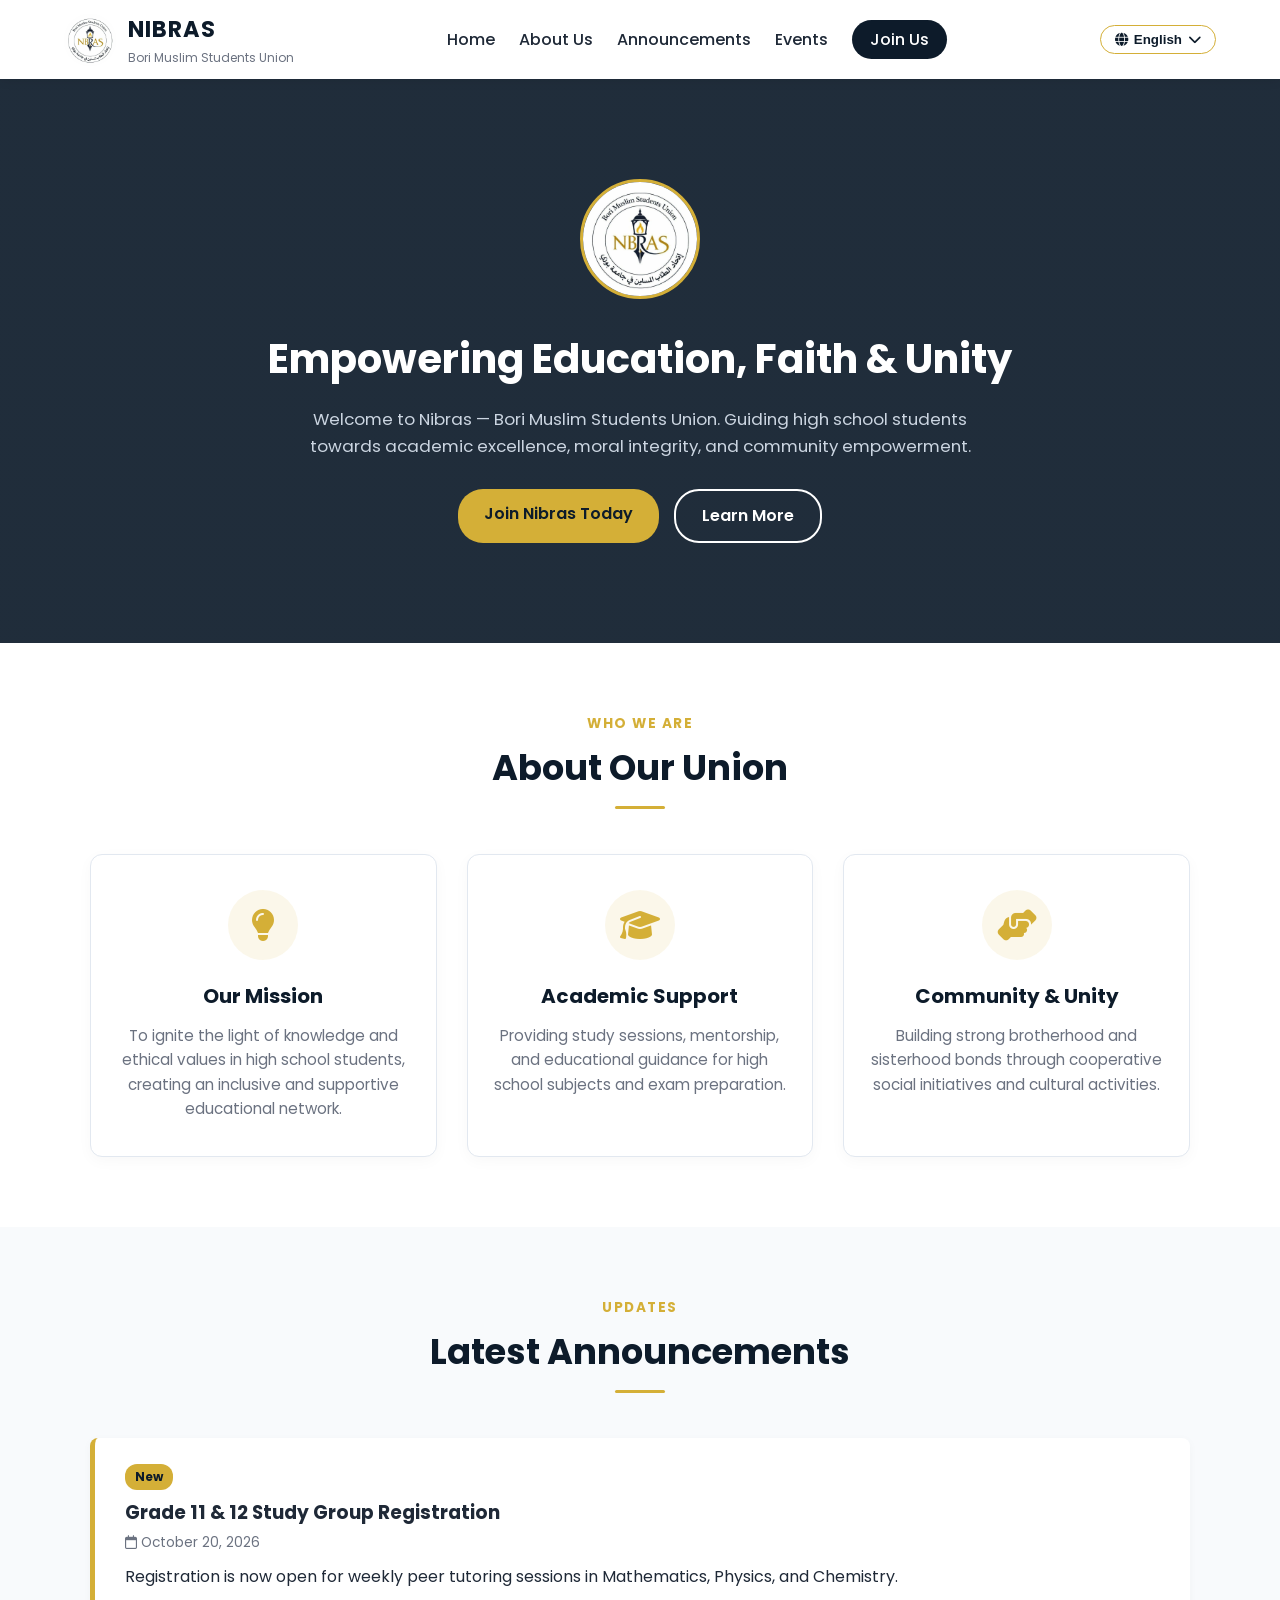
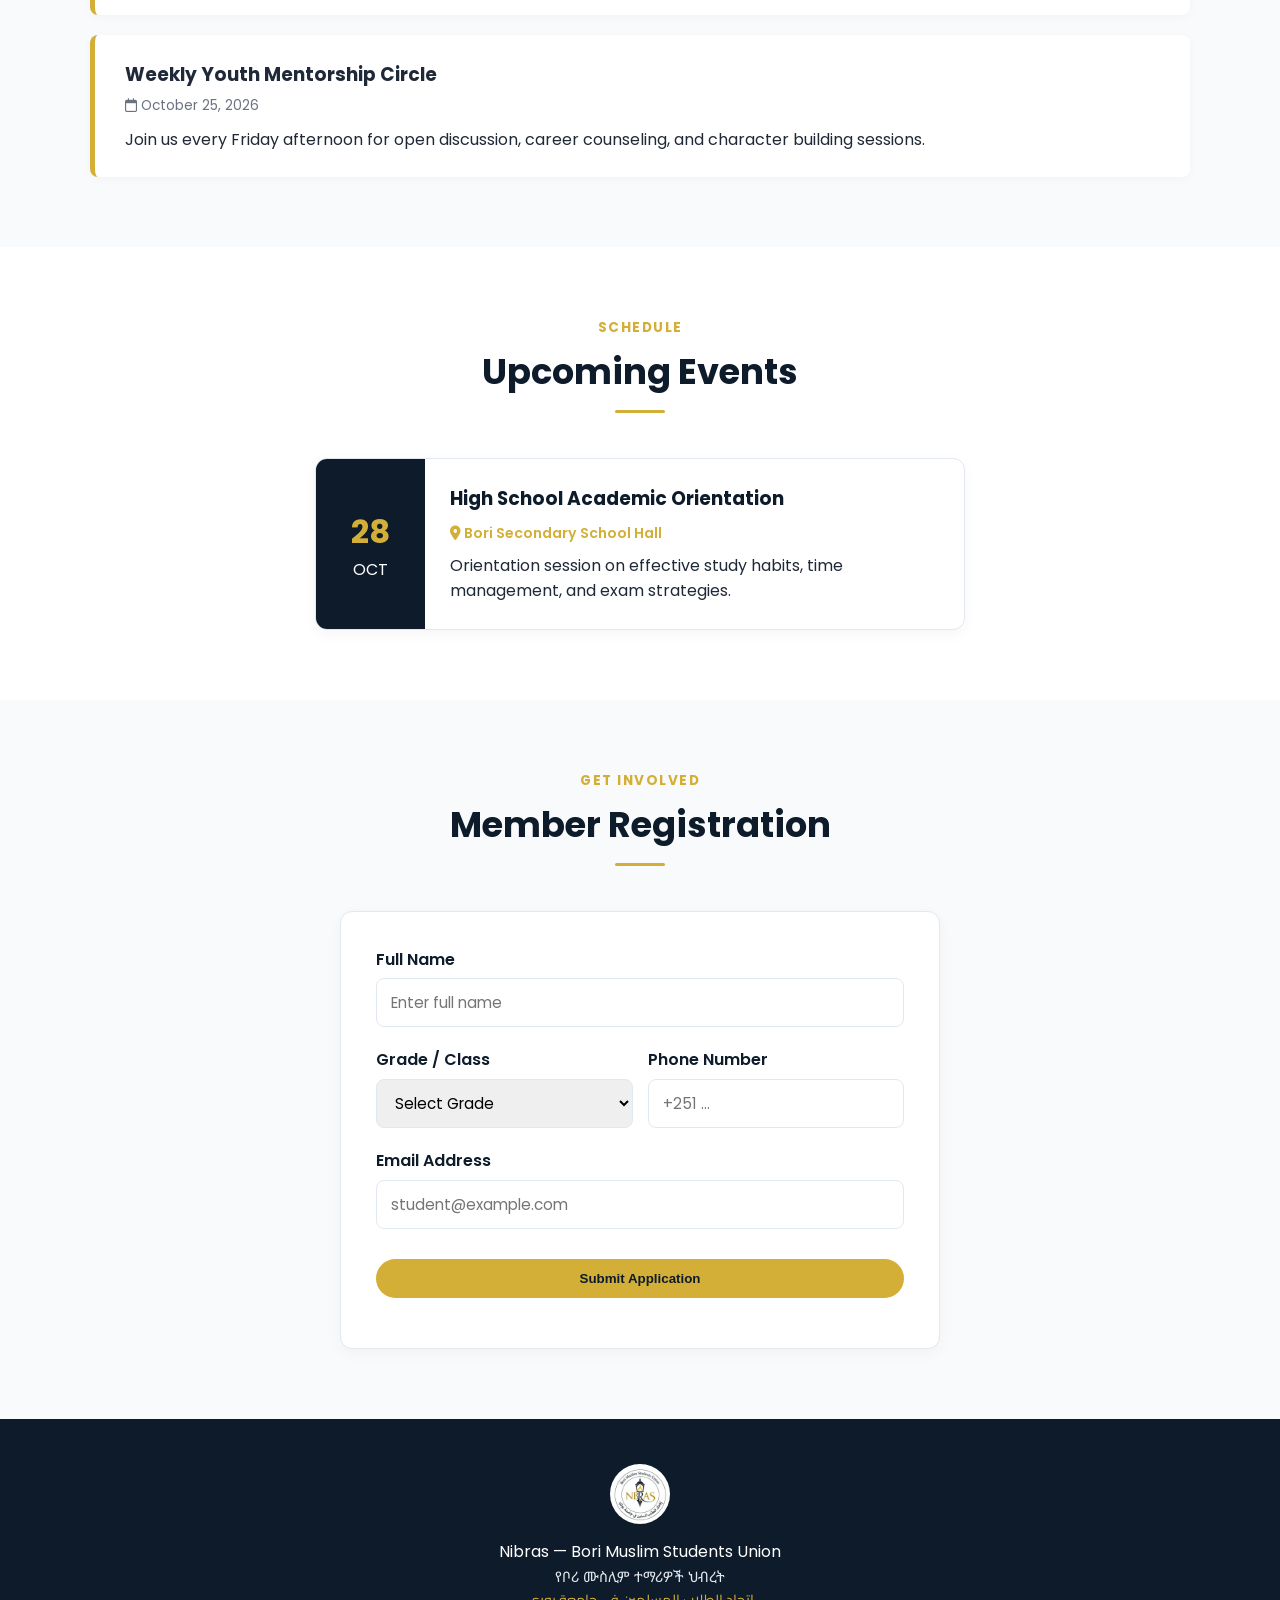
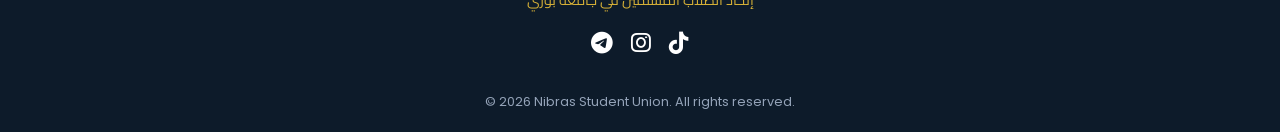
==== index.html @ 626b6c24 "Rename Nibras.html to index.html" ====
<!DOCTYPE html>
<html lang="en" dir="ltr">
<head>
    <meta charset="UTF-8">
    <meta name="viewport" content="width=device-width, initial-scale=1.0">
    <title>Nbras - Bori Muslim Students Union</title>
    <!-- Google Fonts -->
    <link href="https://fonts.googleapis.com/css2?family=Noto+Sans+Ethiopic:wght@400;600;700&family=Cairo:wght@400;600;700&family=Poppins:wght@300;400;600;700&display=swap" rel="stylesheet">
    <!-- FontAwesome Icons -->
    <link rel="stylesheet" href="https://cdnjs.cloudflare.com/ajax/libs/font-awesome/6.4.0/css/all.min.css">
    <link rel="stylesheet" href="Style.css">
</head>
<body>

    <!-- Header / Navigation -->
    <header>
        <nav class="navbar">
            <div class="logo-container">
                <img src="Nibras.jpg" alt="Nibras Logo" class="logo-img">
                <div class="logo-text">
                    <span class="brand-title">NIBRAS</span>
                    <span class="brand-sub">Bori Muslim Students Union</span>
                </div>
            </div>

            <ul class="nav-links" id="navLinks">
                <li><a href="#home" data-i18n="nav_home">Home</a></li>
                <li><a href="#about" data-i18n="nav_about">About Us</a></li>
                <li><a href="#announcements" data-i18n="nav_announcements">Announcements</a></li>
                <li><a href="#events" data-i18n="nav_events">Events</a></li>
                <li><a href="#register" class="btn-register" data-i18n="nav_join">Join Us</a></li>
            </ul>

            <div class="header-controls">
                <!-- Multi-Language Switcher Dropdown -->
                <div class="lang-dropdown">
                    <button id="langToggleBtn" class="lang-btn">
                        <i class="fa-solid fa-globe"></i>
                        <span id="currentLang">English</span>
                        <i class="fa-solid fa-chevron-down"></i>
                    </button>
                    <div class="lang-menu" id="langMenu">
                        <span onclick="setLanguage('en')">English</span>
                        <span onclick="setLanguage('am')">አማርኛ</span>
                        <span onclick="setLanguage('ar')">العربية</span>
                    </div>
                </div>
                <button class="mobile-menu-btn" id="menuBtn">
                    <i class="fa-solid fa-bars"></i>
                </button>
            </div>
        </nav>
    </header>

    <!-- Hero Section -->
    <section id="home" class="hero">
        <div class="hero-content">
            <img src="Nibras.jpg" alt="Nibras Emblem" class="hero-logo">
            <h1 data-i18n="hero_title">Empowering Education, Faith & Unity</h1>
            <p data-i18n="hero_desc">Welcome to Nibras — Bori Muslim Students Union. Guiding high school students towards academic excellence, moral integrity, and community empowerment.</p>
            <div class="hero-buttons">
                <a href="#register" class="btn btn-primary" data-i18n="btn_join_now">Join Nibras Today</a>
                <a href="#about" class="btn btn-secondary" data-i18n="btn_learn_more">Learn More</a>
            </div>
        </div>
    </section>

    <!-- About Section -->
    <section id="about" class="section">
        <div class="container">
            <div class="section-header">
                <span class="section-tag" data-i18n="tag_who_we_are">Who We Are</span>
                <h2 class="section-title" data-i18n="about_title">About Our Union</h2>
            </div>
            <div class="about-grid">
                <div class="about-card">
                    <div class="card-icon-wrapper">
                        <i class="fa-solid fa-lightbulb icon-gold"></i>
                    </div>
                    <h3 data-i18n="card_mission_title">Our Mission</h3>
                    <p data-i18n="card_mission_desc">To ignite the light of knowledge and ethical values in high school students, creating an inclusive and supportive educational network.</p>
                </div>
                <div class="about-card">
                    <div class="card-icon-wrapper">
                        <i class="fa-solid fa-graduation-cap icon-gold"></i>
                    </div>
                    <h3 data-i18n="card_academic_title">Academic Support</h3>
                    <p data-i18n="card_academic_desc">Providing study sessions, mentorship, and educational guidance for high school subjects and exam preparation.</p>
                </div>
                <div class="about-card">
                    <div class="card-icon-wrapper">
                        <i class="fa-solid fa-handshake-angle icon-gold"></i>
                    </div>
                    <h3 data-i18n="card_community_title">Community & Unity</h3>
                    <p data-i18n="card_community_desc">Building strong brotherhood and sisterhood bonds through cooperative social initiatives and cultural activities.</p>
                </div>
            </div>
        </div>
    </section>

    <!-- Announcements Section -->
    <section id="announcements" class="section bg-light">
        <div class="container">
            <div class="section-header">
                <span class="section-tag" data-i18n="tag_updates">Updates</span>
                <h2 class="section-title" data-i18n="announcements_title">Latest Announcements</h2>
            </div>
            <div class="announcement-list">
                <div class="announcement-card">
                    <div class="badge" data-i18n="badge_new">New</div>
                    <h3 data-i18n="announcement1_title">Grade 11 & 12 Study Group Registration</h3>
                    <p class="date"><i class="fa-regular fa-calendar"></i> October 20, 2026</p>
                    <p data-i18n="announcement1_desc">Registration is now open for weekly peer tutoring sessions in Mathematics, Physics, and Chemistry.</p>
                </div>
                <div class="announcement-card">
                    <h3 data-i18n="announcement2_title">Weekly Youth Mentorship Circle</h3>
                    <p class="date"><i class="fa-regular fa-calendar"></i> October 25, 2026</p>
                    <p data-i18n="announcement2_desc">Join us every Friday afternoon for open discussion, career counseling, and character building sessions.</p>
                </div>
            </div>
        </div>
    </section>

    <!-- Events Section -->
    <section id="events" class="section">
        <div class="container">
            <div class="section-header">
                <span class="section-tag" data-i18n="tag_schedule">Schedule</span>
                <h2 class="section-title" data-i18n="events_title">Upcoming Events</h2>
            </div>
            <div class="events-grid">
                <div class="event-card">
                    <div class="event-date">
                        <span class="day">28</span>
                        <span class="month">OCT</span>
                    </div>
                    <div class="event-details">
                        <h3 data-i18n="event1_title">High School Academic Orientation</h3>
                        <p class="event-location"><i class="fa-solid fa-location-dot"></i> Bori Secondary School Hall</p>
                        <p data-i18n="event1_desc">Orientation session on effective study habits, time management, and exam strategies.</p>
                    </div>
                </div>
            </div>
        </div>
    </section>

    <!-- Student Registration Section -->
    <section id="register" class="section bg-light">
        <div class="container">
            <div class="section-header">
                <span class="section-tag" data-i18n="tag_get_involved">Get Involved</span>
                <h2 class="section-title" data-i18n="register_title">Member Registration</h2>
            </div>
            <form id="studentRegistrationForm" class="registration-form">
                <div class="form-group">
                    <label for="fullName" data-i18n="form_full_name">Full Name</label>
                    <input type="text" id="fullName" required placeholder="Enter full name">
                </div>

                <div class="form-row">
                    <div class="form-group">
                        <label for="grade" data-i18n="form_grade">Grade / Class</label>
                        <select id="grade" required>
                            <option value="" disabled selected data-i18n="select_grade">Select Grade</option>
                            <option value="9">Grade 9</option>
                            <option value="10">Grade 10</option>
                            <option value="11">Grade 11</option>
                            <option value="12">Grade 12</option>
                        </select>
                    </div>
                    <div class="form-group">
                        <label for="phone" data-i18n="form_phone">Phone Number</label>
                        <input type="tel" id="phone" required placeholder="+251 ...">
                    </div>
                </div>

                <div class="form-group">
                    <label for="email" data-i18n="form_email">Email Address</label>
                    <input type="email" id="email" required placeholder="student@example.com">
                </div>

                <button type="submit" class="btn btn-primary btn-block" data-i18n="form_submit">Submit Application</button>
                <div id="formStatus" class="form-status"></div>
            </form>
        </div>
    </section>

    <!-- Footer -->
    <footer>
        <div class="container footer-content">
            <div class="footer-logo">
                <img src="Nibras.jpg" alt="Nbras Logo Small">
                <p>Nibras — Bori Muslim Students Union</p>
                <p class="am-text">የቦሪ ሙስሊም ተማሪዎች ህብረት</p>
                <p class="ar-text">إتحاد الطلاب المسلمين في جامعة بوري</p>
            </div>
            <div class="social-links">
                <a href="https://t.me/Nibras1121/1"><i class="fa-brands fa-telegram"></i></a>
                <a href="#"><i class="fa-brands fa-instagram"></i></a>
                <a href="#"><i class="fa-brands fa-tiktok"></i></a>
            </div>
            <p class="copyright">&copy; 2026 Nibras Student Union. All rights reserved.</p>
        </div>
    </footer>

    <script src="Script.js"></script>
</body>
</html>
---- Style.css ----
/* Color Palette inspired by the Nbras logo (Deep Navy, Gold Accent, Clean Cards) */
:root {
    --primary-color: #0d1b2a;
    --accent-gold: #d4af37;
    --accent-hover: #b59227;
    --text-dark: #1f2937;
    --text-light: #6b7280;
    --bg-light: #f8fafc;
    --white: #ffffff;
    --border-color: #e2e8f0;
    --font-en: 'Poppins', sans-serif;
    --font-am: 'Noto Sans Ethiopic', sans-serif;
    --font-ar: 'Cairo', sans-serif;
}

* {
    box-sizing: border-box;
    margin: 0;
    padding: 0;
}

html {
    scroll-behavior: smooth;
}

body {
    font-family: var(--font-en);
    color: var(--text-dark);
    background-color: #ffffff;
    line-height: 1.6;
}

/* Language Font Styles */
[lang="am"] body {
    font-family: var(--font-am);
}

[dir="rtl"] body {
    font-family: var(--font-ar);
}

.container {
    width: 90%;
    max-width: 1100px;
    margin: 0 auto;
}

.section {
    padding: 70px 0;
}

.bg-light {
    background-color: var(--bg-light);
}

/* Section Titles Styling */
.section-header {
    text-align: center;
    margin-bottom: 45px;
}

.section-tag {
    text-transform: uppercase;
    font-size: 0.85rem;
    font-weight: 700;
    color: var(--accent-gold);
    letter-spacing: 1.5px;
    display: block;
    margin-bottom: 5px;
}

.section-title {
    font-size: 2.2rem;
    color: var(--primary-color);
    position: relative;
    display: inline-block;
}

.section-title::after {
    content: '';
    display: block;
    width: 50px;
    height: 3px;
    background: var(--accent-gold);
    margin: 10px auto 0;
    border-radius: 2px;
}

/* Header & Navigation */
header {
    background-color: var(--white);
    box-shadow: 0 2px 10px rgba(0, 0, 0, 0.08);
    position: sticky;
    top: 0;
    z-index: 1000;
}

.navbar {
    display: flex;
    justify-content: space-between;
    align-items: center;
    padding: 12px 5%;
}

.logo-container {
    display: flex;
    align-items: center;
    gap: 12px;
}

.logo-img {
    height: 52px;
    width: 52px;
    border-radius: 50%;
    object-fit: cover;
}

.logo-text {
    display: flex;
    flex-direction: column;
}

.brand-title {
    font-size: 1.4rem;
    font-weight: 700;
    color: var(--primary-color);
    letter-spacing: 1px;
}

.brand-sub {
    font-size: 0.75rem;
    color: var(--text-light);
}

.nav-links {
    display: flex;
    list-style: none;
    align-items: center;
    gap: 24px;
}

.nav-links a {
    text-decoration: none;
    color: var(--text-dark);
    font-weight: 500;
    transition: color 0.3s;
}

.nav-links a:hover {
    color: var(--accent-gold);
}

.btn-register {
    background-color: var(--primary-color);
    color: var(--white) !important;
    padding: 8px 18px;
    border-radius: 20px;
    transition: background 0.3s !important;
}

.btn-register:hover {
    background-color: var(--accent-gold) !important;
}

.header-controls {
    display: flex;
    align-items: center;
    gap: 12px;
}

/* Dropdown Language Selector */
.lang-dropdown {
    position: relative;
}

.lang-btn {
    background: transparent;
    border: 1px solid var(--accent-gold);
    color: var(--primary-color);
    padding: 6px 14px;
    border-radius: 18px;
    cursor: pointer;
    font-weight: 600;
    display: flex;
    align-items: center;
    gap: 6px;
    transition: all 0.3s;
}

.lang-btn:hover {
    background: var(--accent-gold);
    color: var(--white);
}

.lang-menu {
    display: none;
    position: absolute;
    right: 0;
    top: 110%;
    background: var(--white);
    box-shadow: 0 4px 12px rgba(0,0,0,0.15);
    border-radius: 8px;
    overflow: hidden;
    min-width: 120px;
    z-index: 100;
}

.lang-menu.show {
    display: flex;
    flex-direction: column;
}

.lang-menu span {
    padding: 8px 16px;
    cursor: pointer;
    font-size: 0.9rem;
    font-weight: 500;
    transition: background 0.2s;
}

.lang-menu span:hover {
    background: var(--bg-light);
    color: var(--accent-gold);
}

.mobile-menu-btn {
    display: none;
    background: none;
    border: none;
    font-size: 1.5rem;
    color: var(--primary-color);
    cursor: pointer;
}

/* Hero Section */
.hero {
    background: linear-gradient(rgba(13, 27, 42, 0.92), rgba(13, 27, 42, 0.92)), url('5438.jpg') center/cover no-repeat;
    color: var(--white);
    text-align: center;
    padding: 100px 20px;
}

.hero-logo {
    width: 120px;
    height: 120px;
    border-radius: 50%;
    border: 3px solid var(--accent-gold);
    margin-bottom: 20px;
}

.hero h1 {
    font-size: 2.5rem;
    margin-bottom: 15px;
}

.hero p {
    max-width: 680px;
    margin: 0 auto 30px;
    color: #cbd5e1;
    font-size: 1.05rem;
}

.hero-buttons {
    display: flex;
    justify-content: center;
    gap: 15px;
}

.btn {
    padding: 12px 26px;
    border-radius: 25px;
    text-decoration: none;
    font-weight: 600;
    cursor: pointer;
    border: none;
    transition: all 0.3s;
}

.btn-primary {
    background-color: var(--accent-gold);
    color: var(--primary-color);
}

.btn-primary:hover {
    background-color: var(--accent-hover);
}

.btn-secondary {
    border: 2px solid var(--white);
    color: var(--white);
}

.btn-secondary:hover {
    background-color: var(--white);
    color: var(--primary-color);
}

/* Enhanced About Cards */
.about-grid {
    display: grid;
    grid-template-columns: repeat(auto-fit, minmax(280px, 1fr));
    gap: 30px;
}

.about-card {
    background: var(--white);
    padding: 35px 25px;
    border-radius: 12px;
    border: 1px solid var(--border-color);
    text-align: center;
    box-shadow: 0 4px 15px rgba(0, 0, 0, 0.03);
    transition: all 0.3s ease;
}

.about-card:hover {
    transform: translateY(-8px);
    box-shadow: 0 8px 25px rgba(0, 0, 0, 0.08);
    border-color: var(--accent-gold);
}

.card-icon-wrapper {
    width: 70px;
    height: 70px;
    background: rgba(212, 175, 55, 0.1);
    border-radius: 50%;
    display: flex;
    align-items: center;
    justify-content: center;
    margin: 0 auto 20px;
}

.icon-gold {
    font-size: 2rem;
    color: var(--accent-gold);
}

.about-card h3 {
    margin-bottom: 12px;
    color: var(--primary-color);
    font-size: 1.25rem;
}

.about-card p {
    color: var(--text-light);
    font-size: 0.95rem;
}

/* Enhanced Announcements Layout */
.announcement-list {
    display: flex;
    flex-direction: column;
    gap: 20px;
}

.announcement-card {
    background: var(--white);
    padding: 25px 30px;
    border-left: 5px solid var(--accent-gold);
    border-radius: 8px;
    box-shadow: 0 2px 10px rgba(0, 0, 0, 0.03);
    transition: transform 0.2s;
}

.announcement-card:hover {
    transform: translateX(5px);
}

[dir="rtl"] .announcement-card {
    border-left: none;
    border-right: 5px solid var(--accent-gold);
}

.announcement-card .badge {
    display: inline-block;
    background: var(--accent-gold);
    color: var(--primary-color);
    font-size: 0.75rem;
    font-weight: 700;
    padding: 3px 10px;
    border-radius: 12px;
    margin-bottom: 8px;
}

.announcement-card .date {
    font-size: 0.85rem;
    color: var(--text-light);
    margin: 5px 0 10px;
}

/* Events Cards */
.events-grid {
    display: flex;
    justify-content: center;
}

.event-card {
    display: flex;
    background: var(--white);
    border: 1px solid var(--border-color);
    border-radius: 12px;
    overflow: hidden;
    max-width: 650px;
    width: 100%;
    box-shadow: 0 4px 15px rgba(0, 0, 0, 0.04);
}

.event-date {
    background: var(--primary-color);
    color: var(--white);
    display: flex;
    flex-direction: column;
    justify-content: center;
    align-items: center;
    padding: 25px 35px;
}

.event-date .day {
    font-size: 2rem;
    font-weight: 700;
    color: var(--accent-gold);
}

.event-details {
    padding: 25px;
}

.event-details h3 {
    color: var(--primary-color);
    margin-bottom: 8px;
}

.event-location {
    font-size: 0.88rem;
    color: var(--accent-gold);
    font-weight: 600;
    margin-bottom: 8px;
}

/* Registration Form Layout */
.registration-form {
    max-width: 600px;
    margin: 0 auto;
    background: var(--white);
    padding: 35px;
    border-radius: 12px;
    border: 1px solid var(--border-color);
    box-shadow: 0 4px 15px rgba(0, 0, 0, 0.04);
}

.form-group {
    margin-bottom: 20px;
}

.form-row {
    display: grid;
    grid-template-columns: 1fr 1fr;
    gap: 15px;
}

.registration-form label {
    display: block;
    font-weight: 600;
    margin-bottom: 6px;
    color: var(--primary-color);
}

.registration-form input,
.registration-form select {
    width: 100%;
    padding: 12px 14px;
    border: 1px solid var(--border-color);
    border-radius: 8px;
    font-family: inherit;
    font-size: 0.95rem;
    outline: none;
    transition: border-color 0.3s;
}

.registration-form input:focus,
.registration-form select:focus {
    border-color: var(--accent-gold);
}

.btn-block {
    width: 100%;
    margin-top: 10px;
}

.form-status {
    margin-top: 15px;
    text-align: center;
    font-weight: 600;
}

/* Footer Styling */
footer {
    background: var(--primary-color);
    color: var(--white);
    padding: 45px 0 20px;
    text-align: center;
}

.footer-content {
    display: flex;
    flex-direction: column;
    align-items: center;
    gap: 15px;
}

.footer-logo img {
    width: 60px;
    border-radius: 50%;
    margin-bottom: 8px;
}

.footer-logo .am-text {
    font-family: var(--font-am);
    color: #e2e8f0;
    font-size: 0.9rem;
}

.footer-logo .ar-text {
    font-family: var(--font-ar);
    color: var(--accent-gold);
    direction: rtl;
    font-size: 0.9rem;
}

.social-links {
    display: flex;
    gap: 18px;
}

.social-links a {
    color: var(--white);
    font-size: 1.4rem;
    transition: color 0.3s;
}

.social-links a:hover {
    color: var(--accent-gold);
}

.copyright {
    font-size: 0.8rem;
    color: #94a3b8;
    margin-top: 15px;
}

/* Mobile Responsive Adjustments */
@media (max-width: 768px) {
    .mobile-menu-btn {
        display: block;
    }

    .nav-links {
        display: none;
        position: absolute;
        top: 100%;
        left: 0;
        width: 100%;
        background: var(--white);
        flex-direction: column;
        padding: 20px 0;
        box-shadow: 0 4px 6px rgba(0,0,0,0.1);
    }

    .nav-links.active {
        display: flex;
    }

    .form-row {
        grid-template-columns: 1fr;
    }

    .hero h1 {
        font-size: 1.8rem;
    }

    .event-card {
        flex-direction: column;
    }

    .event-date {
        padding: 15px;
    }
}
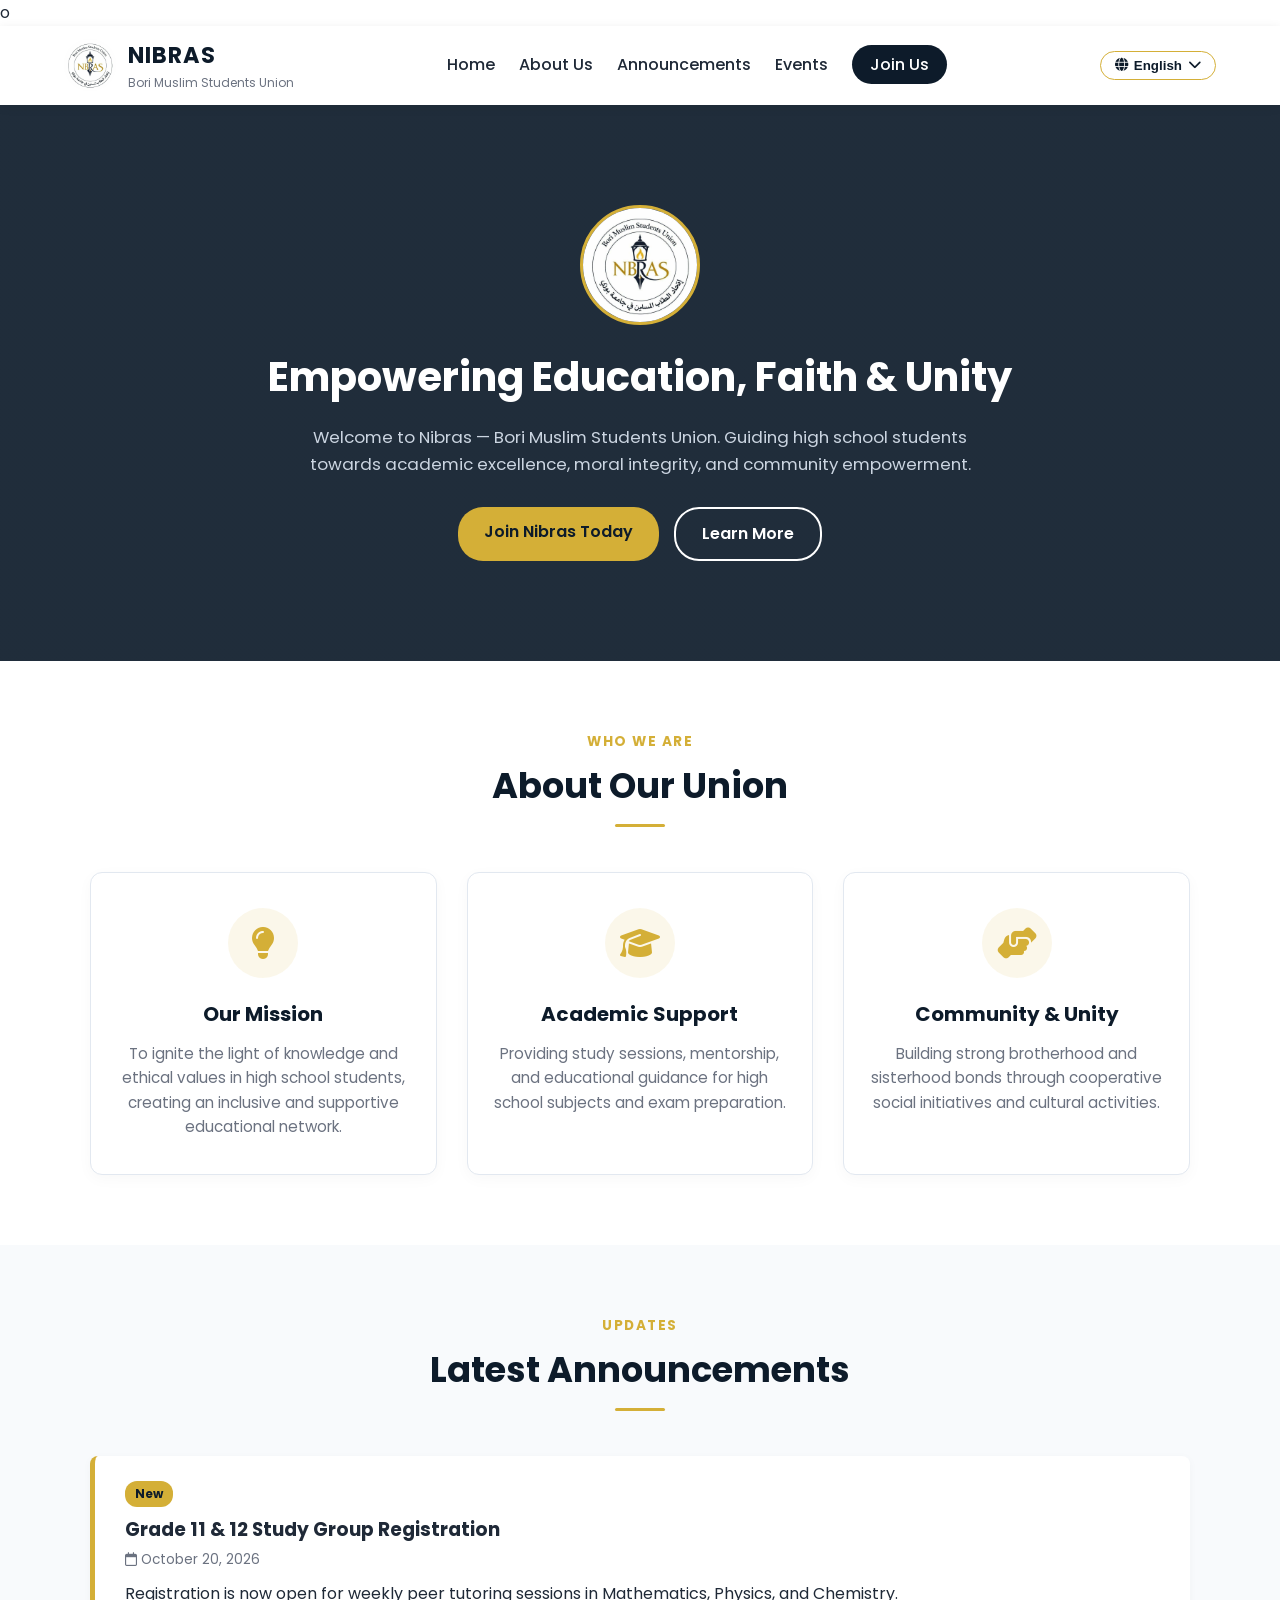
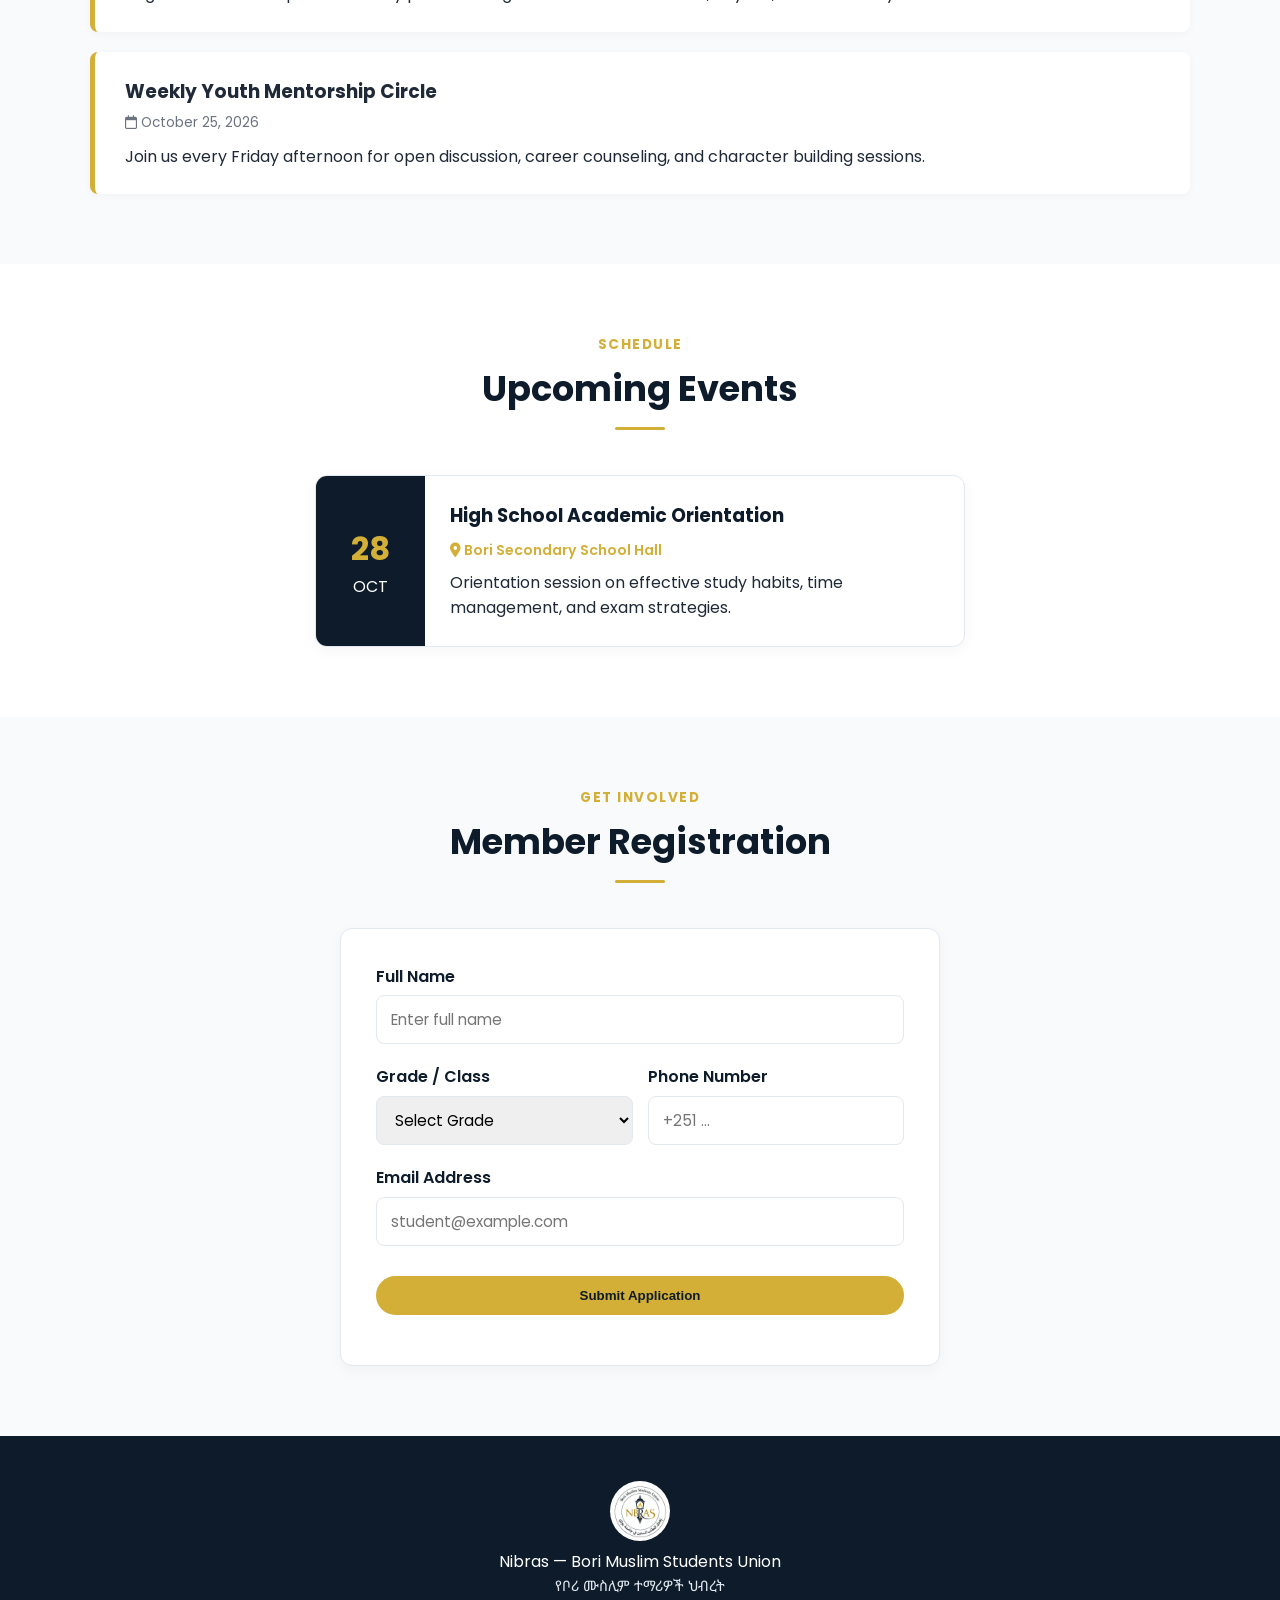
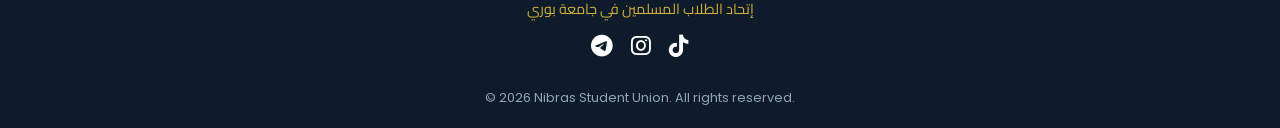
==== commit b3fc64b1: "Update TikTok link in footer" ====
--- a/index.html
+++ b/index.html
@@ -1,4 +1,4 @@
-<!DOCTYPE html>
+o<!DOCTYPE html>
 <html lang="en" dir="ltr">
 <head>
     <meta charset="UTF-8">
@@ -197,7 +197,7 @@
             <div class="social-links">
                 <a href="https://t.me/Nibras1121/1"><i class="fa-brands fa-telegram"></i></a>
                 <a href="#"><i class="fa-brands fa-instagram"></i></a>
-                <a href="#"><i class="fa-brands fa-tiktok"></i></a>
+                <a href="@nibras.youth"><i class="fa-brands fa-tiktok"></i></a>
             </div>
             <p class="copyright">&copy; 2026 Nibras Student Union. All rights reserved.</p>
         </div>
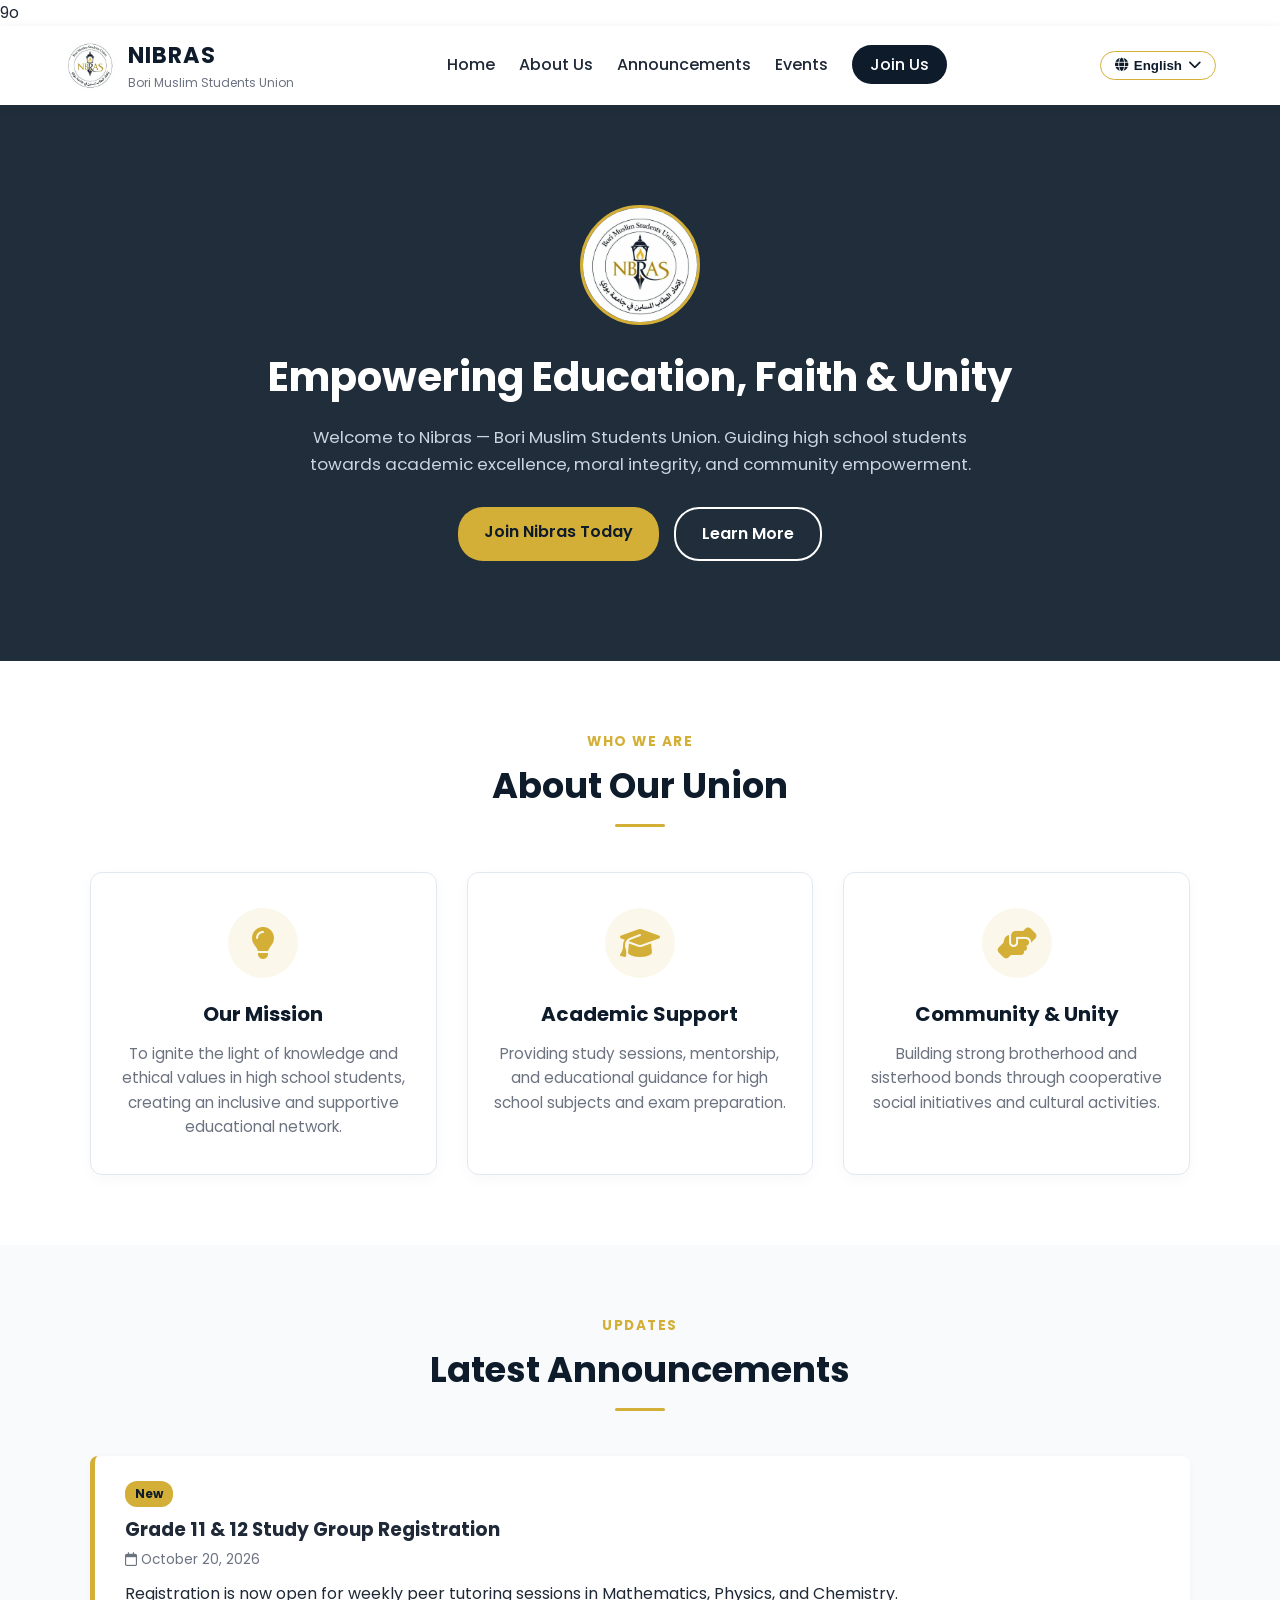
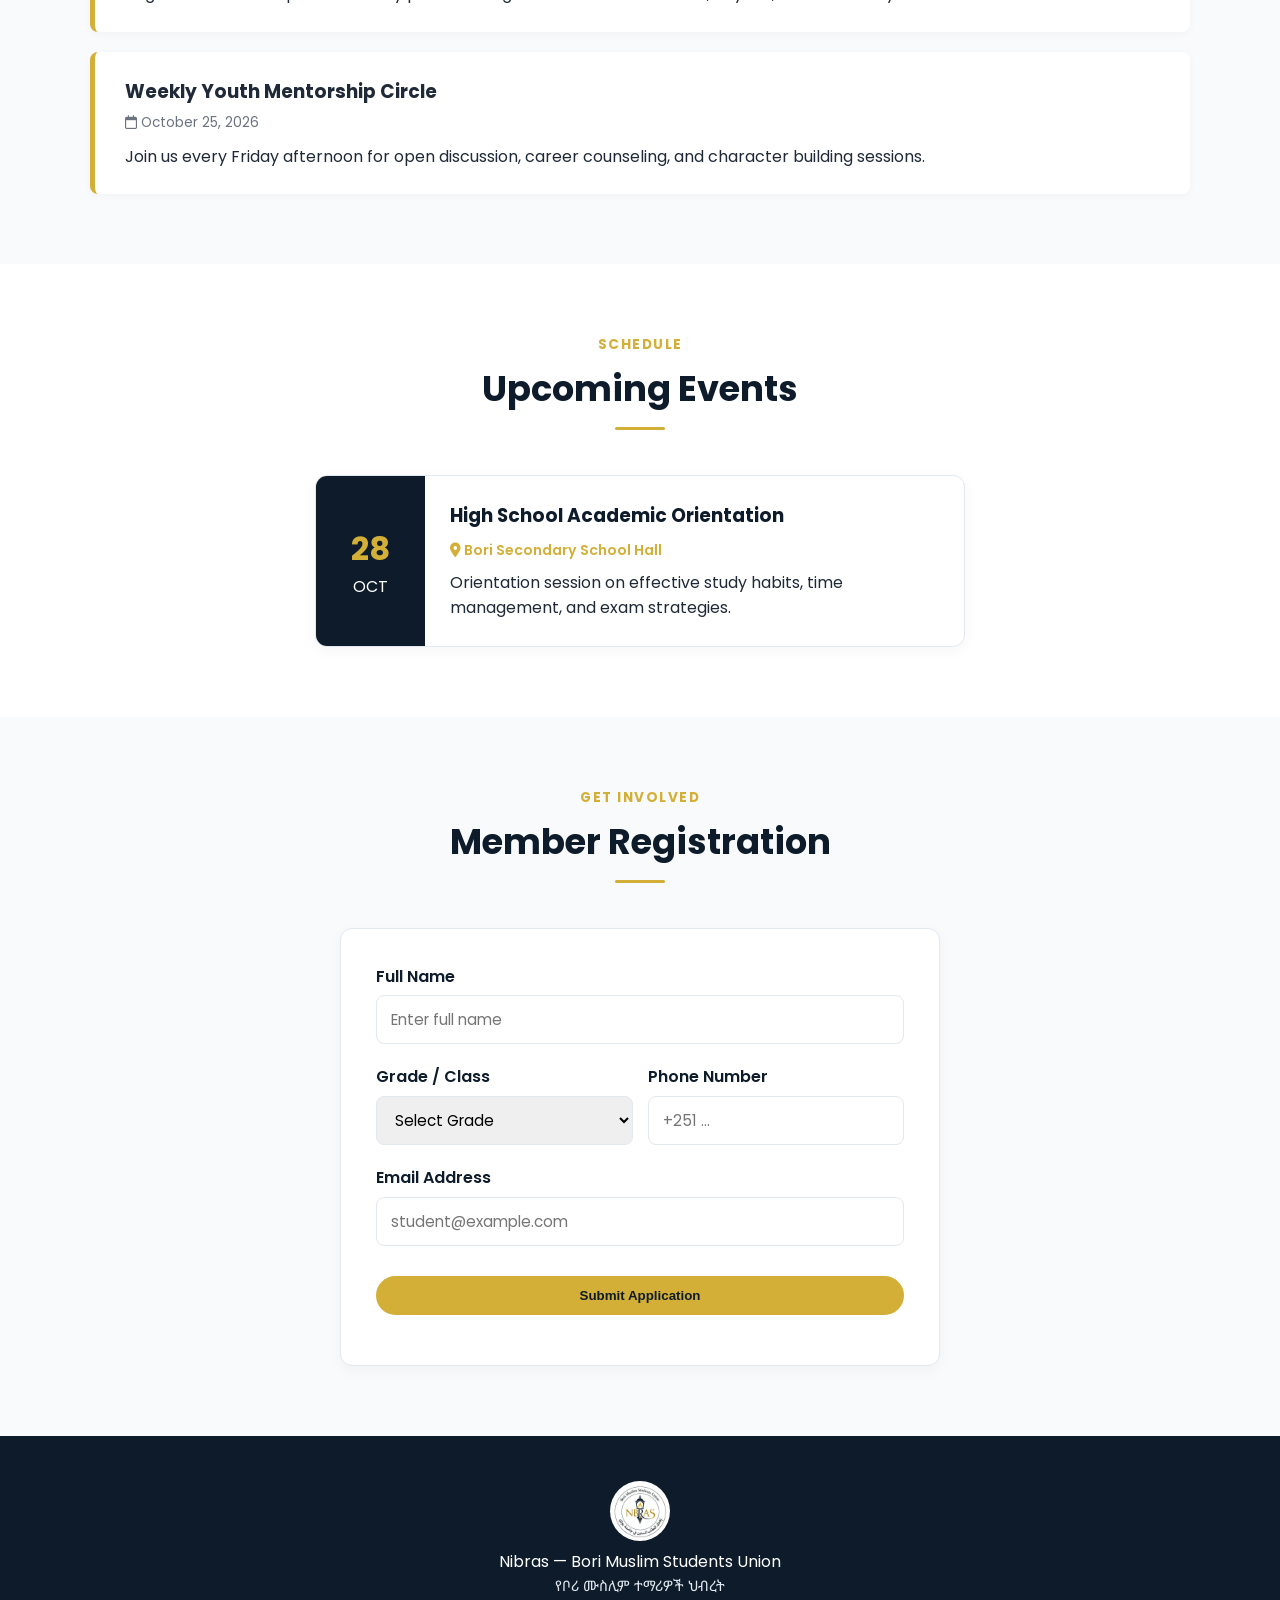
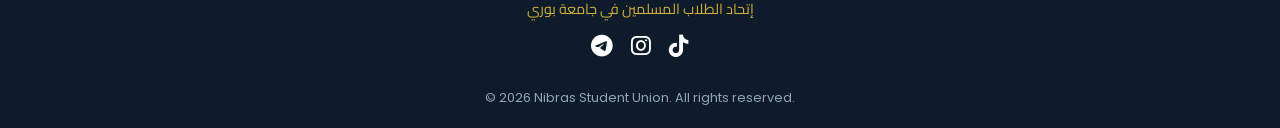
==== commit 296682c5: "Update TikTok link in index.html" ====
--- a/index.html
+++ b/index.html
@@ -1,4 +1,4 @@
-o<!DOCTYPE html>
+9o<!DOCTYPE html>
 <html lang="en" dir="ltr">
 <head>
     <meta charset="UTF-8">
@@ -197,7 +197,7 @@
             <div class="social-links">
                 <a href="https://t.me/Nibras1121/1"><i class="fa-brands fa-telegram"></i></a>
                 <a href="#"><i class="fa-brands fa-instagram"></i></a>
-                <a href="@nibras.youth"><i class="fa-brands fa-tiktok"></i></a>
+                <a href="https://www.tiktok.com/@nibras.youth/1"><i class="fa-brands fa-tiktok"></i></a>
             </div>
             <p class="copyright">&copy; 2026 Nibras Student Union. All rights reserved.</p>
         </div>
